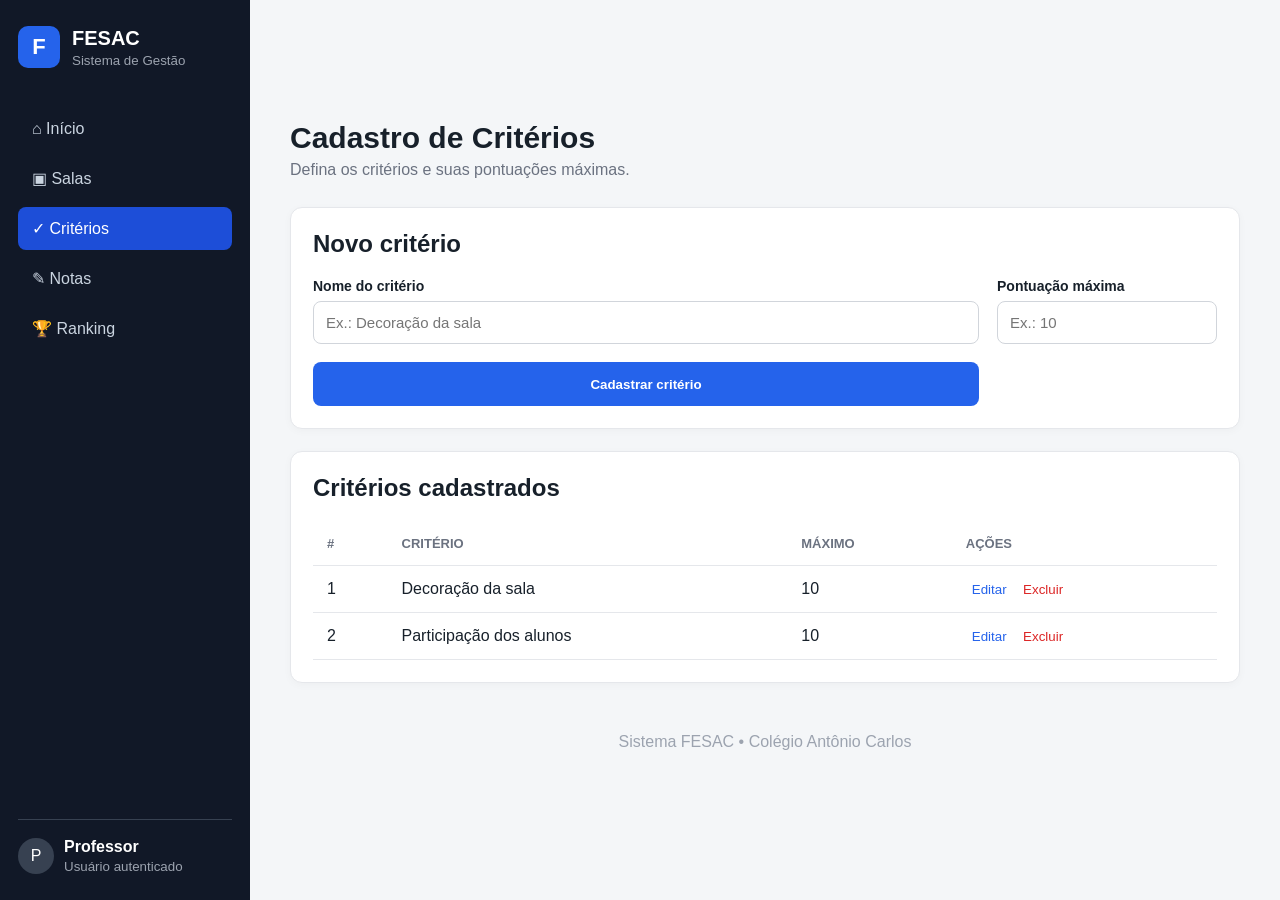
==== src/main/resources/static/criterios.html @ b05727d0 "feat: login com autenticação real (semana 2)" ====
<!DOCTYPE html>
<html lang="pt-BR">

<head>
    <meta charset="UTF-8">
    <meta name="viewport" content="width=device-width,initial-scale=1.0">
    <title>Critérios | FESAC</title>
    <link rel="stylesheet" href="css/style.css">
</head>

<body>
    <div class="app">
        <aside class="sidebar">
            <div class="brand"><span>F</span>
                <div><strong>FESAC</strong><small>Sistema de Gestão</small></div>
            </div>
            <nav><a href="index.html">⌂ Início</a><a href="salas.html">▣ Salas</a><a class="active" href="criterios.html">✓
                    Critérios</a><a href="notas.html">✎ Notas</a><a href="ranking.html">🏆 Ranking</a></nav>
            <div class="user-box">
                <div class="avatar">P</div>
                <div><strong>Professor</strong><small>Usuário autenticado</small></div>
            </div>
        </aside>
        <main>
            <header>
                <div>
                    <h1>Cadastro de Critérios</h1>
                    <p>Defina os critérios e suas pontuações máximas.</p>
                </div>
            </header>
            <section class="panel form-panel">
                <h2>Novo critério</h2>
                <form class="form-grid">
                    <div><label>Nome do critério</label><input placeholder="Ex.: Decoração da sala"></div>
                    <div><label>Pontuação máxima</label><input type="number" placeholder="Ex.: 10"></div><button
                        class="btn primary">Cadastrar critério</button>
                </form>
            </section>
            <section class="panel">
                <h2>Critérios cadastrados</h2>
                <table>
                    <thead>
                        <tr>
                            <th>#</th>
                            <th>Critério</th>
                            <th>Máximo</th>
                            <th>Ações</th>
                        </tr>
                    </thead>
                    <tbody>
                        <tr>
                            <td>1</td>
                            <td>Decoração da sala</td>
                            <td>10</td>
                            <td><button class="link">Editar</button> <button class="link danger">Excluir</button></td>
                        </tr>
                        <tr>
                            <td>2</td>
                            <td>Participação dos alunos</td>
                            <td>10</td>
                            <td><button class="link">Editar</button> <button class="link danger">Excluir</button></td>
                        </tr>
                    </tbody>
                </table>
            </section>
            <footer>Sistema FESAC • Colégio Antônio Carlos</footer>
        </main>
    </div>
<script src="js/cadastro.js"></script>
</body>

</html>
---- src/main/resources/static/css/style.css ----
* {
    box-sizing: border-box
}

body {
    margin: 0;
    font-family: Inter, Arial, sans-serif;
    background: #f4f6f8;
    color: #17202a
}

.app {
    display: flex;
    min-height: 100vh
}

.sidebar {
    width: 250px;
    background: #111827;
    color: #fff;
    padding: 26px 18px;
    display: flex;
    flex-direction: column
}

.brand {
    display: flex;
    align-items: center;
    gap: 12px;
    margin-bottom: 40px
}

.brand span,
.logo {
    width: 42px;
    height: 42px;
    border-radius: 10px;
    background: #2563eb;
    display: grid;
    place-items: center;
    font-size: 22px;
    font-weight: 800
}

.brand strong {
    display: block;
    font-size: 20px
}

.brand small,
.user-box small {
    display: block;
    color: #9ca3af;
    margin-top: 3px
}

.sidebar nav {
    display: flex;
    flex-direction: column;
    gap: 7px
}

.sidebar a {
    color: #cbd5e1;
    text-decoration: none;
    padding: 12px 14px;
    border-radius: 8px
}

.sidebar a:hover,
.sidebar a.active {
    background: #1d4ed8;
    color: #fff
}

.user-box {
    margin-top: auto;
    border-top: 1px solid #374151;
    padding-top: 18px;
    display: flex;
    gap: 10px;
    align-items: center
}

.avatar {
    width: 36px;
    height: 36px;
    border-radius: 50%;
    background: #374151;
    display: grid;
    place-items: center
}

main {
    flex: 1;
    padding: 30px 40px;
    max-width: 1400px;
    margin: auto;
    width: 100%
}

header {
    display: flex;
    justify-content: space-between;
    align-items: center;
    margin-bottom: 28px
}

h1 {
    margin: 0 0 6px;
    font-size: 30px
}

header p {
    margin: 0;
    color: #6b7280
}

.cards {
    display: grid;
    grid-template-columns: repeat(4, 1fr);
    gap: 18px;
    margin-bottom: 24px
}

.card,
.panel,
.winner {
    background: #fff;
    border: 1px solid #e5e7eb;
    border-radius: 12px;
    padding: 22px;
    box-shadow: 0 2px 8px #00000008
}

.card span {
    color: #6b7280;
    font-size: 14px
}

.card strong {
    display: block;
    font-size: 28px;
    margin-top: 10px
}

.highlight {
    border-left: 4px solid #2563eb
}

.panel {
    margin-bottom: 22px
}

.panel h2 {
    margin-top: 0
}

.quick {
    display: grid;
    grid-template-columns: repeat(4, 1fr);
    gap: 12px
}

.quick a {
    padding: 18px;
    background: #f8fafc;
    border: 1px solid #e5e7eb;
    border-radius: 9px;
    text-decoration: none;
    color: #1d4ed8;
    font-weight: 600
}

.btn {
    border: 0;
    border-radius: 8px;
    padding: 11px 18px;
    font-weight: 700;
    cursor: pointer
}

.primary {
    background: #2563eb;
    color: white
}

.secondary {
    background: #e5e7eb;
    color: #111827
}

.full {
    width: 100%;
    margin-top: 10px
}

label {
    display: block;
    font-size: 14px;
    font-weight: 700;
    margin-bottom: 7px
}

input,
select {
    width: 100%;
    padding: 12px;
    border: 1px solid #d1d5db;
    border-radius: 8px;
    font-size: 15px;
    background: #fff
}

.form-grid {
    display: grid;
    grid-template-columns: 1fr 220px;
    gap: 18px;
    align-items: end
}

.form-grid .btn {
    height: 44px
}

table {
    width: 100%;
    border-collapse: collapse
}

th,
td {
    text-align: left;
    padding: 14px;
    border-bottom: 1px solid #e5e7eb
}

th {
    font-size: 13px;
    color: #6b7280;
    text-transform: uppercase
}

.link {
    border: 0;
    background: none;
    color: #2563eb;
    cursor: pointer
}

.danger {
    color: #dc2626
}

.small-input {
    max-width: 100px
}

.actions {
    display: flex;
    justify-content: flex-end;
    margin-top: 18px
}

.winner {
    background: #eff6ff;
    border-color: #bfdbfe;
    text-align: center;
    margin-bottom: 22px
}

.winner span {
    display: block;
    color: #1d4ed8;
    font-weight: 700
}

.winner strong {
    display: block;
    font-size: 34px;
    margin: 8px
}

.winner small {
    color: #475569
}

.first {
    background: #f8fafc
}

footer {
    text-align: center;
    color: #9ca3af;
    padding: 28px
}

.login-page {
    min-height: 100vh;
    display: grid;
    place-items: center;
    background: #111827
}

.login-card {
    background: #fff;
    width: min(420px, 92%);
    padding: 38px;
    border-radius: 16px;
    text-align: center
}

.login-card .logo {
    margin: 0 auto 18px
}

.login-card h1 {
    font-size: 26px
}

.login-card p {
    color: #6b7280;
    margin-bottom: 28px
}

.login-card form {
    text-align: left
}

.login-card small {
    display: block;
    color: #6b7280;
    margin-top: 20px
}

@media(max-width:800px) {
    .sidebar {
        display: none
    }

    .cards,
    .quick {
        grid-template-columns: 1fr 1fr
    }

    .form-grid {
        grid-template-columns: 1fr
    }

    .app main {
        padding: 20px
    }

    .cards {
        gap: 10px
    }
}

@media(max-width:520px) {

    .cards,
    .quick {
        grid-template-columns: 1fr
    }

    h1 {
        font-size: 24px
    }
}


.erro-login { color: #dc2626; font-size: 14px; margin: 12px 0 0; min-height: 18px; }
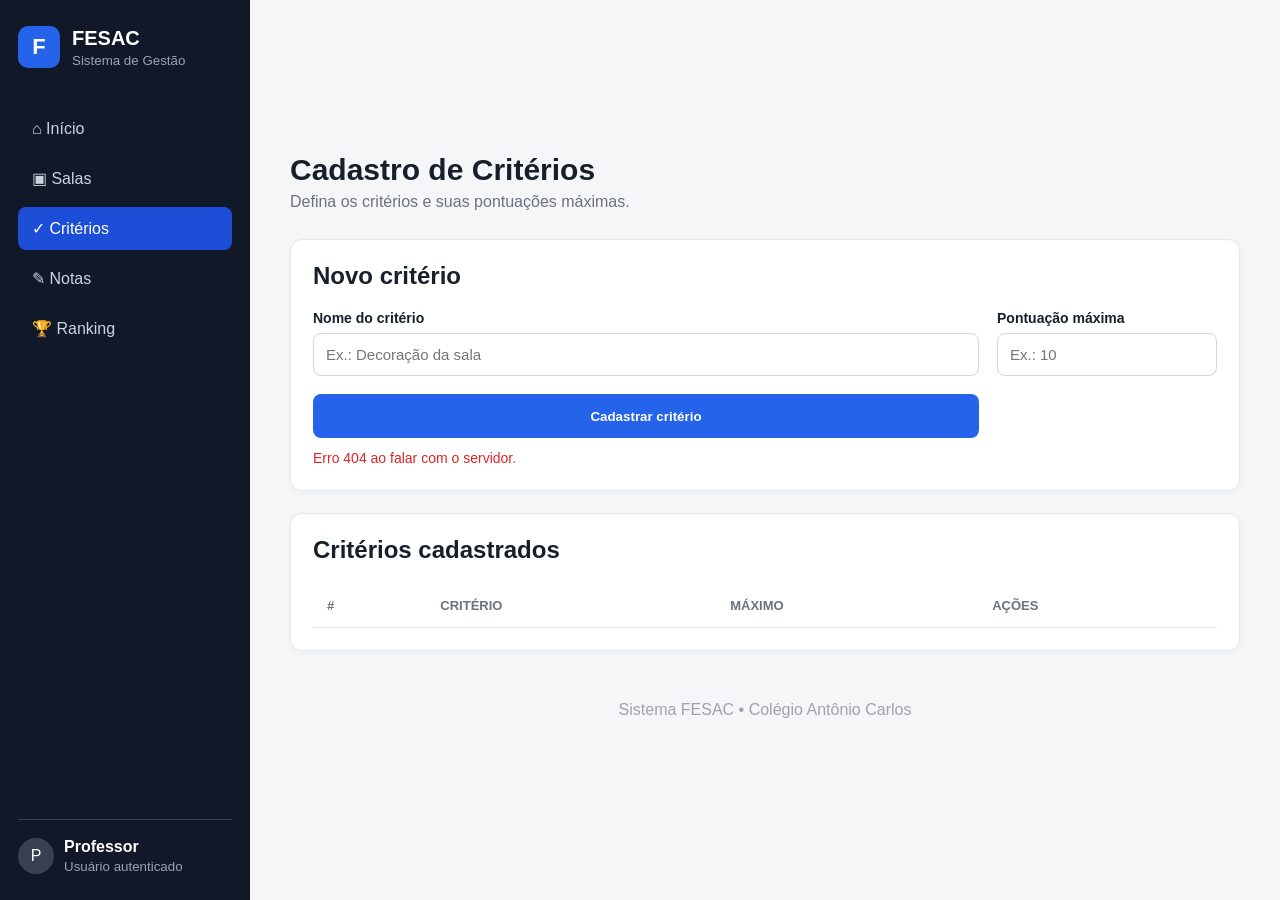
==== commit 19a293a3: "feat: salas e critérios consumindo a API e telas protegidas pelo login (semana 3)" ====
--- a/src/main/resources/static/criterios.html
+++ b/src/main/resources/static/criterios.html
@@ -6,6 +6,7 @@
     <meta name="viewport" content="width=device-width,initial-scale=1.0">
     <title>Critérios | FESAC</title>
     <link rel="stylesheet" href="css/style.css">
+    <script src="js/guard.js"></script>
 </head>
 
 <body>
@@ -30,11 +31,12 @@
             </header>
             <section class="panel form-panel">
                 <h2>Novo critério</h2>
-                <form class="form-grid">
-                    <div><label>Nome do critério</label><input placeholder="Ex.: Decoração da sala"></div>
-                    <div><label>Pontuação máxima</label><input type="number" placeholder="Ex.: 10"></div><button
-                        class="btn primary">Cadastrar critério</button>
+                <form class="form-grid" id="form-criterio" novalidate>
+                    <div><label for="nome">Nome do critério</label><input id="nome" maxlength="100" placeholder="Ex.: Decoração da sala"></div>
+                    <div><label for="maximo">Pontuação máxima</label><input id="maximo" type="number" min="0.01" step="any" placeholder="Ex.: 10"></div>
+                    <button class="btn primary" type="submit">Cadastrar critério</button>
                 </form>
+                <p class="erro-login" id="erro" role="alert"></p>
             </section>
             <section class="panel">
                 <h2>Critérios cadastrados</h2>
@@ -47,26 +49,14 @@
                             <th>Ações</th>
                         </tr>
                     </thead>
-                    <tbody>
-                        <tr>
-                            <td>1</td>
-                            <td>Decoração da sala</td>
-                            <td>10</td>
-                            <td><button class="link">Editar</button> <button class="link danger">Excluir</button></td>
-                        </tr>
-                        <tr>
-                            <td>2</td>
-                            <td>Participação dos alunos</td>
-                            <td>10</td>
-                            <td><button class="link">Editar</button> <button class="link danger">Excluir</button></td>
-                        </tr>
-                    </tbody>
+                    <tbody id="lista"></tbody>
                 </table>
             </section>
             <footer>Sistema FESAC • Colégio Antônio Carlos</footer>
         </main>
     </div>
-<script src="js/cadastro.js"></script>
+    <script src="js/comum.js"></script>
+    <script src="js/criterios.js"></script>
 </body>
 
 </html>
